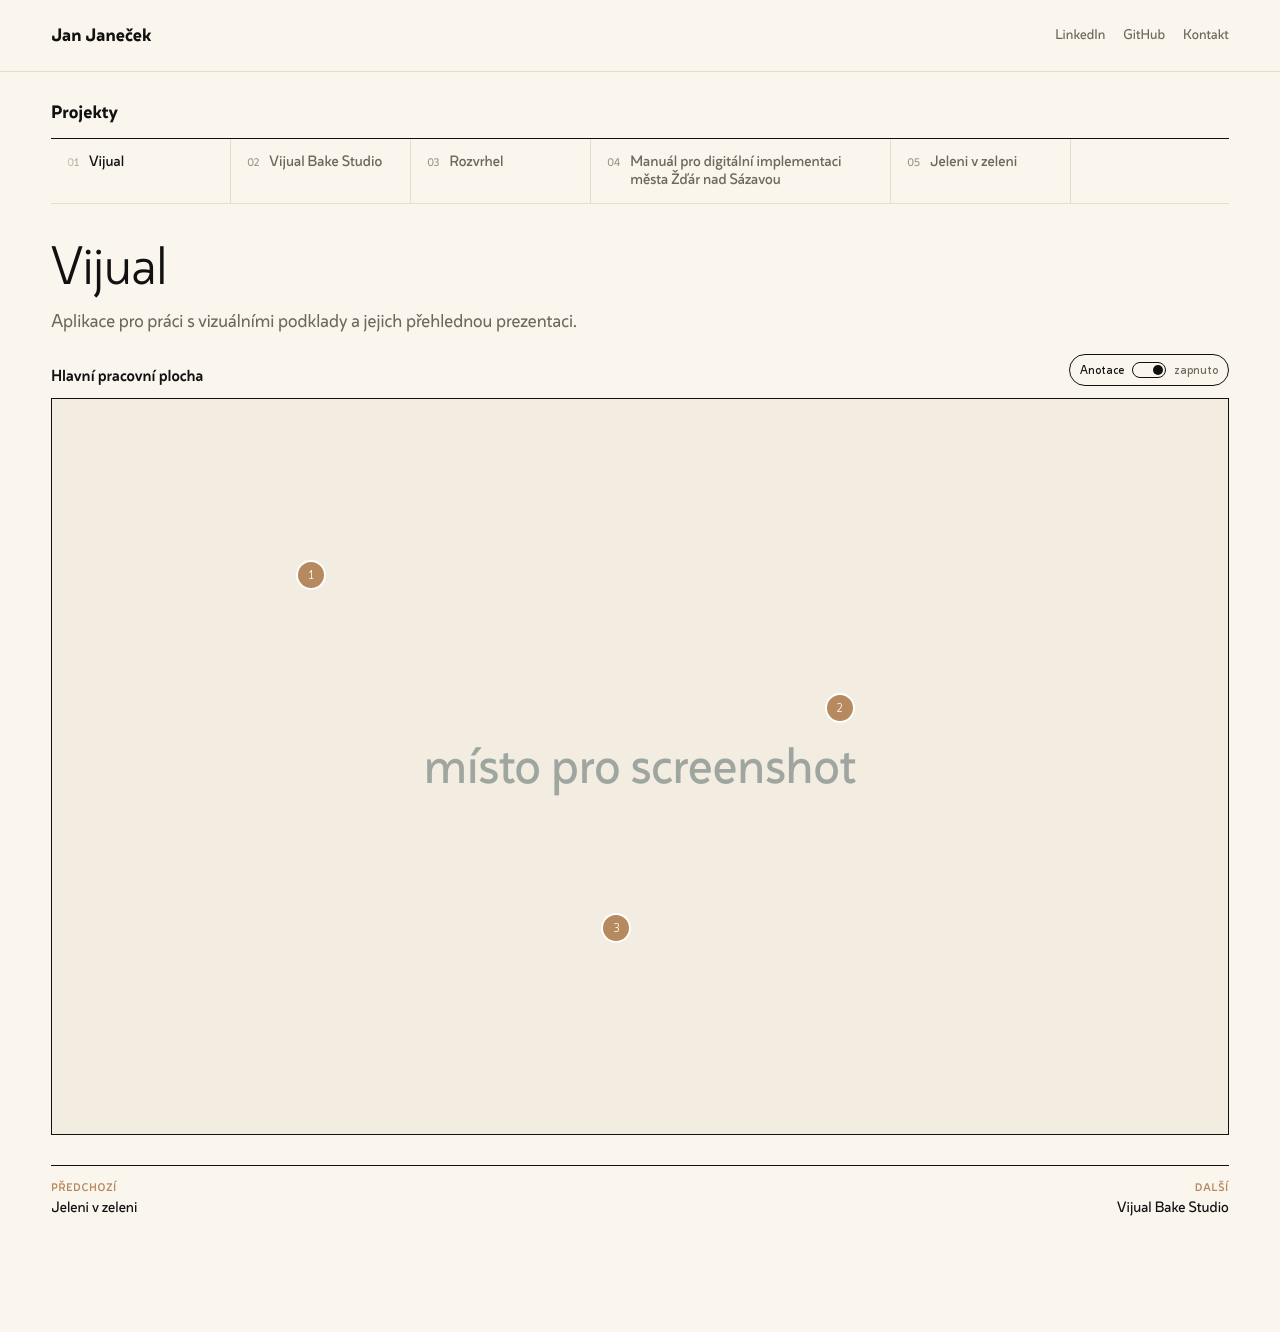
==== index.html @ 2424523f "upload" ====
<!doctype html>
<html lang="cs">
  <head>
    <meta charset="utf-8" />
    <meta name="viewport" content="width=device-width, initial-scale=1" />
    <meta
      name="description"
      content="Portfolio produktového UI designéra a frontendisty: návrh rozhraní, HTML/CSS implementace a přístupnost."
    />
    <meta name="theme-color" content="#faf6ee" />
    <title>Jan Janeček — produktový UI design & frontend</title>
    <link rel="icon" href="assets/favicon.svg" type="image/svg+xml" />
    <link rel="stylesheet" href="styles.css" />
  </head>
  <body>
    <a class="skip-link" href="#obsah">Přeskočit na obsah</a>

    <header class="site-header" aria-label="Hlavní navigace">
      <a class="brand" href="#obsah" aria-label="Jan Janeček">
        <span>Jan Janeček</span>
      </a>

      <nav class="top-links" aria-label="Externí odkazy">
        <a href="https://www.linkedin.com/" rel="noreferrer" target="_blank">LinkedIn</a>
        <a href="https://github.com/yaneczech" rel="noreferrer" target="_blank">GitHub</a>
        <a href="mailto:jan@example.com">Kontakt</a>
      </nav>
    </header>

    <main id="obsah" class="page-shell">
      <section class="portfolio-layout" aria-label="Portfolio projektů">
        <aside class="project-index" aria-labelledby="project-index-title">
          <div class="index-sticky">
            <div class="index-heading">
              <h2 id="project-index-title">Projekty</h2>
            </div>

            <nav id="project-list" class="project-list" aria-label="Seznam projektů"></nav>
          </div>
        </aside>

        <article id="project-detail" class="project-detail" aria-live="polite"></article>
      </section>
    </main>

    <script src="projects.js?v=20260707-annotation"></script>
    <script src="app.js?v=20260707-annotation"></script>
  </body>
</html>
---- styles.css ----
:root {
  --background: #faf6ee;
  --panel: #ffffff;
  --text: #111111;
  --muted: #6e675d;
  --quiet: #9e968b;
  --line: #e5ddd0;
  --line-strong: #111111;
  --accent: #b7895f;
  --accent-dark: #755537;
  --surface: #f2ece1;
  --surface-2: #ebe1d2;
  --focus: #755537;
  --max-width: 1320px;
  --gutter: clamp(20px, 4vw, 64px);
  --space-s: clamp(10px, 1vw, 14px);
  --space-m: clamp(18px, 2vw, 28px);
  --space-l: clamp(34px, 5vw, 76px);
  --space-xl: clamp(64px, 9vw, 136px);
  --font: "Identist Sans", "Helvetica Neue", Arial, ui-sans-serif, system-ui, -apple-system, BlinkMacSystemFont, "Segoe UI", sans-serif;
}

@font-face {
  font-family: "Identist Sans";
  src: url("assets/webfont/IdentistSans-VariableVF.ttf") format("truetype");
  font-weight: 100 900;
  font-style: normal;
  font-display: swap;
}

* {
  box-sizing: border-box;
}

html {
  scroll-behavior: smooth;
}

body {
  margin: 0;
  background: var(--background);
  color: var(--text);
  font-family: var(--font);
  font-size: 16px;
  line-height: 1.5;
  text-rendering: geometricPrecision;
}

body::selection {
  background: var(--accent);
  color: #ffffff;
}

a {
  color: inherit;
  text-decoration-thickness: 0.08em;
  text-underline-offset: 0.18em;
}

button,
select {
  font: inherit;
}

button {
  color: inherit;
}

:focus-visible {
  outline: 2px solid var(--focus);
  outline-offset: 4px;
}

.skip-link {
  position: fixed;
  left: 16px;
  top: 16px;
  z-index: 20;
  transform: translateY(-160%);
  background: var(--text);
  color: #ffffff;
  padding: 10px 14px;
}

.skip-link:focus {
  transform: translateY(0);
}

.site-header {
  display: flex;
  align-items: center;
  justify-content: space-between;
  gap: 24px;
  max-width: var(--max-width);
  margin: 0 auto;
  padding: 22px var(--gutter);
  border-bottom: 1px solid var(--line);
  background: var(--background);
}

.brand {
  font-size: 18px;
  font-weight: 620;
  letter-spacing: normal;
  text-decoration: none;
}

.brand span::before {
  content: none;
}

.top-links {
  display: flex;
  flex-wrap: wrap;
  justify-content: flex-end;
  gap: 10px 18px;
  color: var(--muted);
  font-size: 14px;
}

.top-links a {
  text-decoration: none;
}

.top-links a:hover {
  color: var(--text);
}

.page-shell {
  max-width: var(--max-width);
  margin: 0 auto;
  padding: 30px var(--gutter) 0;
}

.portfolio-layout {
  display: grid;
  grid-template-columns: 1fr;
  gap: 34px;
  min-width: 0;
  padding: 0 0 var(--space-xl);
}

.project-index {
  min-width: 0;
}

.index-sticky {
  position: relative;
}

.index-sticky::before,
.index-sticky::after {
  content: "";
  position: absolute;
  top: 38px;
  z-index: 2;
  width: 34px;
  height: 61px;
  pointer-events: none;
}

.index-sticky::before {
  left: 0;
  background: linear-gradient(90deg, var(--background), transparent);
}

.index-sticky::after {
  right: 0;
  background: linear-gradient(90deg, transparent, var(--background));
}

.index-heading {
  margin-bottom: 14px;
}

.index-heading h2 {
  margin: 0;
  font-size: 18px;
  line-height: 1.2;
  letter-spacing: normal;
  font-weight: 620;
}

.project-list {
  display: flex;
  gap: 0;
  width: 100%;
  min-width: 0;
  max-width: 100%;
  overflow-x: auto;
  padding-bottom: 0;
  border-top: 1px solid var(--line-strong);
  border-bottom: 1px solid var(--line);
  overscroll-behavior-inline: contain;
  scrollbar-width: none;
}

.project-list::-webkit-scrollbar {
  display: none;
}

.project-link {
  display: grid;
  grid-template-columns: auto minmax(0, 1fr);
  flex: 0 0 auto;
  gap: 10px;
  align-items: baseline;
  min-width: 180px;
  max-width: 300px;
  padding: 13px 18px 14px 16px;
  border-bottom: 0;
  border-right: 1px solid var(--line);
  text-decoration: none;
  color: var(--muted);
}

.project-link:hover,
.project-link.is-active {
  color: var(--accent-dark);
  background: transparent;
}

.project-link.is-active {
  color: var(--text);
}

.project-link__number {
  color: var(--quiet);
  font-size: 11px;
  font-weight: 400;
  letter-spacing: normal;
}

.project-link__body {
  display: grid;
  gap: 6px;
}

.project-link__title {
  overflow: hidden;
  font-size: 15px;
  line-height: 1.25;
  letter-spacing: normal;
  font-weight: 430;
}

.project-detail {
  min-width: 0;
  padding: 0;
  border: 0;
  background: transparent;
}

.case-header {
  display: grid;
  gap: 14px;
  padding-bottom: 0;
  border-bottom: 0;
}

.case-header h2 {
  margin: 0;
  font-size: clamp(36px, 4.6vw, 54px);
  line-height: 1.04;
  letter-spacing: normal;
  font-weight: 100;
  max-width: 24ch;
}

.case-annotation {
  max-width: 62ch;
  margin: 0;
  color: var(--muted);
  font-size: clamp(17px, 1.45vw, 21px);
  line-height: 1.38;
  font-weight: 360;
}

.screen-section {
  position: relative;
  margin-top: 20px;
  min-width: 0;
  overflow: visible;
}

.screen-toolbar {
  display: flex;
  align-items: end;
  justify-content: space-between;
  gap: 14px;
  padding: 0 0 12px;
  border-bottom: 1px solid var(--line-strong);
}

.screen-toolbar h3 {
  margin: 0;
  font-size: 16px;
  line-height: 1.25;
  letter-spacing: normal;
  font-weight: 520;
}

.screen-actions {
  display: flex;
  align-items: center;
  gap: 10px;
}

select,
.annotation-toggle {
  min-height: 32px;
  border: 1px solid var(--line-strong);
  border-radius: 999px;
  background: transparent;
  color: var(--text);
  padding: 6px 10px;
  font-size: 12px;
}

.annotation-toggle {
  display: inline-grid;
  grid-template-columns: auto 34px auto;
  gap: 8px;
  align-items: center;
  cursor: pointer;
}

.annotation-toggle:hover {
  background: var(--text);
  color: #ffffff;
}

.annotation-toggle__label,
.annotation-toggle__state {
  line-height: 1;
}

.annotation-toggle__state {
  color: var(--muted);
}

.annotation-toggle:hover .annotation-toggle__state {
  color: #ffffff;
}

.annotation-toggle__track {
  position: relative;
  width: 34px;
  height: 16px;
  border: 1px solid currentColor;
  border-radius: 999px;
}

.annotation-toggle__thumb {
  position: absolute;
  left: 2px;
  top: 2px;
  width: 10px;
  height: 10px;
  background: currentColor;
  border-radius: 999px;
  transform: translateX(0);
  transition: transform 140ms ease;
}

.annotation-toggle.is-on .annotation-toggle__thumb {
  transform: translateX(18px);
}

.screen-frame {
  position: relative;
  margin: 0;
  overflow: visible;
}

.screen-canvas {
  position: relative;
  min-height: 0;
  overflow: visible;
  border: 1px solid var(--line-strong);
  border-top: 0;
  background: var(--surface);
  aspect-ratio: 16 / 10;
}

.screen-canvas img {
  display: block;
  width: 100%;
  height: 100%;
  object-fit: cover;
}

.screen-placeholder {
  position: absolute;
  inset: 0;
  display: grid;
  place-items: center;
  padding: clamp(22px, 4vw, 48px);
  overflow: hidden;
  background: var(--surface);
}

.placeholder-bar {
  display: none;
}

.placeholder-grid {
  display: none;
}

.placeholder-grid span {
  border: 1px solid #cfcfcf;
  background: #ffffff;
}

.screen-placeholder p {
  margin: 0;
  color: #9ea69f;
  font-size: clamp(28px, 4vw, 54px);
  line-height: 1;
  letter-spacing: normal;
}

.hotspot-layer {
  position: absolute;
  inset: 0;
  z-index: 20;
  pointer-events: none;
}

.hotspot {
  position: absolute;
  left: var(--x);
  top: var(--y);
  z-index: 21;
  display: grid;
  width: 30px;
  height: 30px;
  place-items: center;
  transform: translate(-50%, -50%);
  border: 2px solid #ffffff;
  border-radius: 999px;
  background: var(--accent);
  color: #ffffff;
  cursor: pointer;
  pointer-events: auto;
}

.hotspot span {
  font-size: 12px;
  font-weight: 800;
}

.hotspot::after {
  display: none;
}

.hotspot:hover,
.hotspot:focus-visible,
.hotspot.is-open {
  background: var(--accent-dark);
}

.hotspot-tooltip {
  position: absolute;
  left: min(max(var(--x), 22%), 78%);
  top: var(--y);
  z-index: 100;
  display: grid;
  width: min(300px, calc(100vw - 40px));
  gap: 7px;
  transform: translate(-50%, calc(-100% - 18px));
  padding: 14px;
  border: 1px solid var(--line-strong);
  border-radius: 0;
  background: #ffffff;
  color: var(--text);
  opacity: 0;
  pointer-events: none;
  transition: opacity 160ms ease, transform 160ms ease;
}

.hotspot-tooltip strong {
  font-size: 14px;
  line-height: 1.15;
}

.hotspot-tooltip span {
  color: var(--muted);
  font-size: 13px;
  line-height: 1.35;
}

.hotspot:hover + .hotspot-tooltip,
.hotspot:focus-visible + .hotspot-tooltip,
.hotspot.is-open + .hotspot-tooltip {
  opacity: 1;
  transform: translate(-50%, calc(-100% - 10px));
}

.hide-annotations .hotspot-layer {
  display: none;
}

.case-nav {
  display: flex;
  justify-content: space-between;
  gap: 18px;
  margin-top: 30px;
  padding-top: 0;
  border-top: 1px solid var(--line-strong);
}

.case-nav a {
  display: inline-grid;
  gap: 2px;
  min-height: 0;
  padding: 16px 0 0;
  text-decoration: none;
  font-size: 15px;
  line-height: 1.25;
  letter-spacing: normal;
}

.case-nav a + a {
  text-align: right;
  border-left: 0;
}

.case-nav span {
  color: var(--accent);
  font-size: 11px;
  font-weight: 500;
  letter-spacing: 0.08em;
  text-transform: uppercase;
}

.case-nav a:hover {
  color: var(--text);
}

@media (max-width: 1060px) {
  .portfolio-layout,
  .case-header {
    grid-template-columns: 1fr;
  }

  .index-sticky {
    position: relative;
  }

  .project-link {
    flex: 0 0 auto;
    min-width: 0;
  }
}

@media (max-width: 720px) {
  .site-header {
    display: grid;
  }

  .top-links {
    justify-content: start;
  }

  .site-header {
    margin-top: 0;
    border-radius: 0;
    border-left: 0;
    border-right: 0;
    border-top: 0;
  }

  .project-detail {
    margin-inline: calc(-1 * var(--gutter));
    padding-inline: var(--gutter);
  }

  .screen-toolbar,
  .screen-actions {
    align-items: stretch;
  }

  .screen-toolbar {
    display: grid;
  }

  .screen-actions {
    display: grid;
    grid-template-columns: 1fr;
  }

  .screen-canvas {
    min-height: 360px;
    aspect-ratio: 4 / 3;
  }

  .project-link {
    flex-basis: 188px;
  }

  .hotspot-tooltip {
    left: 50%;
    width: calc(100% - 28px);
  }

  .case-nav {
    grid-template-columns: 1fr;
  }

  .case-nav a + a {
    border-top: 1px solid var(--line);
    border-left: 0;
    text-align: left;
  }
}

@media (prefers-reduced-motion: reduce) {
  *,
  *::before,
  *::after {
    scroll-behavior: auto !important;
    transition: none !important;
  }
}
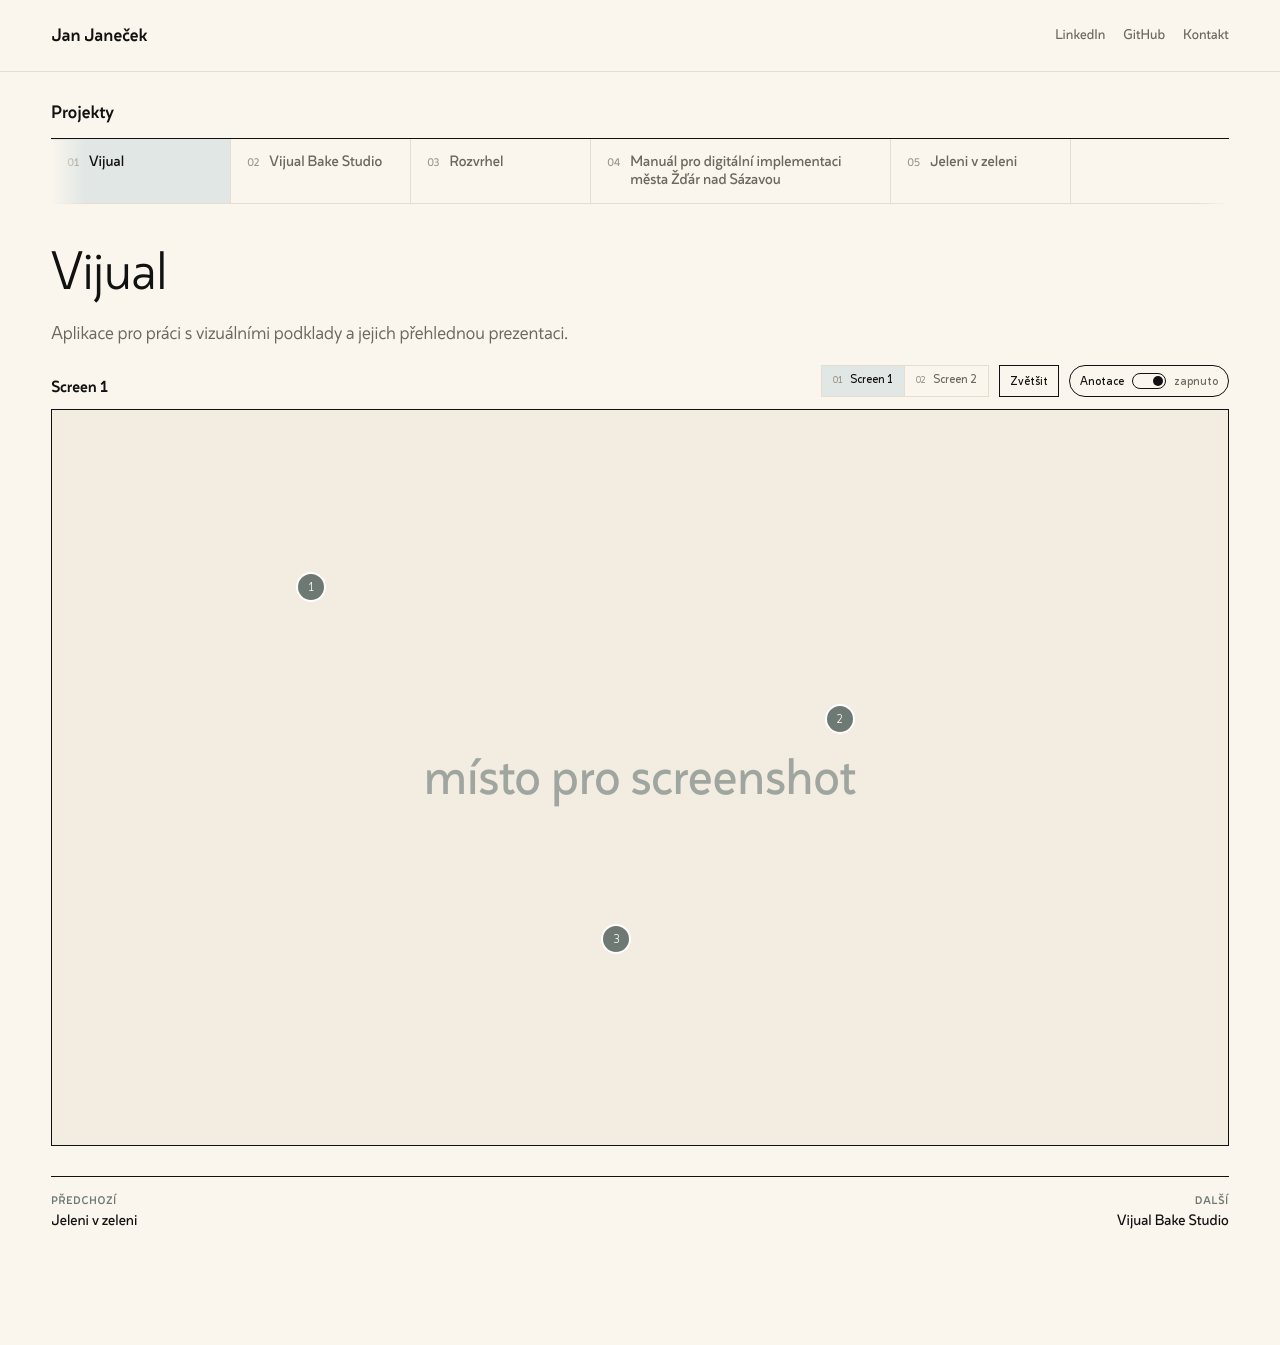
==== commit 62be7edf: "update" ====
--- a/index.html
+++ b/index.html
@@ -10,7 +10,7 @@
     <meta name="theme-color" content="#faf6ee" />
     <title>Jan Janeček — produktový UI design & frontend</title>
     <link rel="icon" href="assets/favicon.svg" type="image/svg+xml" />
-    <link rel="stylesheet" href="styles.css" />
+    <link rel="stylesheet" href="styles.css?v=20260710-lightbox" />
   </head>
   <body>
     <a class="skip-link" href="#obsah">Přeskočit na obsah</a>
@@ -43,7 +43,7 @@
       </section>
     </main>
 
-    <script src="projects.js?v=20260707-annotation"></script>
-    <script src="app.js?v=20260707-annotation"></script>
+    <script src="projects.js?v=20260710-json"></script>
+    <script src="app.js?v=20260710-json"></script>
   </body>
 </html>
--- a/styles.css
+++ b/styles.css
@@ -6,8 +6,8 @@
   --quiet: #9e968b;
   --line: #e5ddd0;
   --line-strong: #111111;
-  --accent: #b7895f;
-  --accent-dark: #755537;
+  --accent: #6E7973;
+  --accent-dark: #525B56;
   --surface: #f2ece1;
   --surface-2: #ebe1d2;
   --focus: #755537;
@@ -51,6 +51,10 @@
   color: #ffffff;
 }
 
+body.is-lightbox-open {
+  overflow: hidden;
+}
+
 a {
   color: inherit;
   text-decoration-thickness: 0.08em;
@@ -100,7 +104,7 @@
 
 .brand {
   font-size: 18px;
-  font-weight: 620;
+  font-weight: 500;
   letter-spacing: normal;
   text-decoration: none;
 }
@@ -155,7 +159,7 @@
   top: 38px;
   z-index: 2;
   width: 34px;
-  height: 61px;
+  height: 100%;
   pointer-events: none;
 }
 
@@ -178,7 +182,7 @@
   font-size: 18px;
   line-height: 1.2;
   letter-spacing: normal;
-  font-weight: 620;
+  font-weight: 500;
 }
 
 .project-list {
@@ -214,10 +218,13 @@
   color: var(--muted);
 }
 
-.project-link:hover,
+.project-link:hover {
+  color: var(--text);
+}
+
 .project-link.is-active {
   color: var(--accent-dark);
-  background: transparent;
+  background: #e1e7e4;
 }
 
 .project-link.is-active {
@@ -261,7 +268,7 @@
 .case-header h2 {
   margin: 0;
   font-size: clamp(36px, 4.6vw, 54px);
-  line-height: 1.04;
+  line-height: 1.25;
   letter-spacing: normal;
   font-weight: 100;
   max-width: 24ch;
@@ -271,9 +278,9 @@
   max-width: 62ch;
   margin: 0;
   color: var(--muted);
-  font-size: clamp(17px, 1.45vw, 21px);
+  font-size: clamp(16px, 1.45vw, 20px);
   line-height: 1.38;
-  font-weight: 360;
+  font-weight: 300;
 }
 
 .screen-section {
@@ -307,14 +314,32 @@
 }
 
 select,
-.annotation-toggle {
+.annotation-toggle,
+.screen-open,
+.lightbox-close {
   min-height: 32px;
   border: 1px solid var(--line-strong);
-  border-radius: 999px;
   background: transparent;
   color: var(--text);
   padding: 6px 10px;
   font-size: 12px;
+  cursor: pointer;
+}
+
+select,
+.annotation-toggle {
+  border-radius: 999px;
+}
+
+.screen-open,
+.lightbox-close {
+  border-radius: 0;
+}
+
+.screen-open:hover,
+.lightbox-close:hover {
+  background: var(--text);
+  color: var(--background);
 }
 
 .annotation-toggle {
@@ -323,6 +348,7 @@
   gap: 8px;
   align-items: center;
   cursor: pointer;
+  min-width: 154px;
 }
 
 .annotation-toggle:hover {
@@ -367,6 +393,48 @@
   transform: translateX(18px);
 }
 
+.screen-switcher {
+  display: flex;
+  max-width: min(58vw, 760px);
+  overflow-x: auto;
+  border-left: 1px solid var(--line);
+  scrollbar-width: none;
+}
+
+.screen-switcher::-webkit-scrollbar {
+  display: none;
+}
+
+.screen-tab {
+  display: inline-grid;
+  grid-template-columns: auto minmax(0, 1fr);
+  flex: 0 0 auto;
+  gap: 8px;
+  align-items: baseline;
+  min-height: 32px;
+  max-width: 240px;
+  border: 1px solid var(--line);
+  border-left: 0;
+  background: transparent;
+  color: var(--muted);
+  padding: 7px 11px 8px;
+  font-size: 12px;
+  line-height: 1.15;
+  text-align: left;
+  cursor: pointer;
+}
+
+.screen-tab span {
+  color: var(--quiet);
+  font-size: 10px;
+}
+
+.screen-tab:hover,
+.screen-tab.is-active {
+  color: var(--text);
+  background: #e1e7e4;
+}
+
 .screen-frame {
   position: relative;
   margin: 0;
@@ -383,11 +451,15 @@
   aspect-ratio: 16 / 10;
 }
 
+.screen-canvas.has-image {
+  aspect-ratio: auto;
+}
+
 .screen-canvas img {
   display: block;
   width: 100%;
-  height: 100%;
-  object-fit: cover;
+  height: auto;
+  object-fit: contain;
 }
 
 .screen-placeholder {
@@ -483,6 +555,8 @@
 .hotspot-tooltip strong {
   font-size: 14px;
   line-height: 1.15;
+  font-weight: 400;
+  letter-spacing: .02em;
 }
 
 .hotspot-tooltip span {
@@ -500,6 +574,89 @@
 
 .hide-annotations .hotspot-layer {
   display: none;
+}
+
+.lightbox {
+  position: fixed;
+  inset: 0;
+  z-index: 500;
+  display: none;
+  overflow-y: auto;
+  background: color-mix(in srgb, var(--background) 96%, #ffffff 4%);
+  padding: 22px var(--gutter);
+}
+
+.lightbox.is-open {
+  display: block;
+}
+
+.lightbox-inner {
+  display: grid;
+  align-content: start;
+  gap: 16px;
+  max-width: min(1760px, 100%);
+  margin: 0 auto;
+}
+
+.lightbox-bar {
+  display: flex;
+  justify-content: space-between;
+  gap: 24px;
+  align-items: end;
+  padding-bottom: 12px;
+  border-bottom: 1px solid var(--line-strong);
+}
+
+.lightbox-title {
+  display: grid;
+  gap: 5px;
+}
+
+.lightbox-title span {
+  color: var(--accent-dark);
+  font-size: 11px;
+  font-weight: 550;
+  letter-spacing: 0.08em;
+  line-height: 1.2;
+  text-transform: uppercase;
+}
+
+.lightbox-title h2 {
+  margin: 0;
+  font-size: clamp(24px, 3vw, 48px);
+  font-weight: 120;
+  line-height: 1.04;
+}
+
+.lightbox-figure {
+  display: grid;
+  min-height: 0;
+}
+
+.lightbox .screen-frame {
+  align-self: start;
+}
+
+.lightbox .screen-canvas {
+  border-top: 1px solid var(--line-strong);
+}
+
+.lightbox .screen-canvas.has-image {
+  width: fit-content;
+  max-width: 100%;
+  margin: 0 auto;
+  background: transparent;
+}
+
+.lightbox .screen-canvas.has-image img {
+  width: auto;
+  max-width: 100%;
+  max-height: calc(100vh - 140px);
+}
+
+.lightbox .screen-placeholder {
+  position: relative;
+  min-height: min(70vh, 760px);
 }
 
 .case-nav {
@@ -520,6 +677,9 @@
   font-size: 15px;
   line-height: 1.25;
   letter-spacing: normal;
+  border-top: 2px solid transparent;
+  box-sizing: border-box; 
+  min-width: 120px; 
 }
 
 .case-nav a + a {
@@ -537,6 +697,7 @@
 
 .case-nav a:hover {
   color: var(--text);
+ border-top: 2px solid var(--text);
 }
 
 @media (max-width: 1060px) {
@@ -591,9 +752,18 @@
     grid-template-columns: 1fr;
   }
 
+  .screen-switcher {
+    max-width: 100%;
+  }
+
   .screen-canvas {
     min-height: 360px;
     aspect-ratio: 4 / 3;
+  }
+
+  .screen-canvas.has-image {
+    min-height: 0;
+    aspect-ratio: auto;
   }
 
   .project-link {
@@ -613,6 +783,24 @@
     border-top: 1px solid var(--line);
     border-left: 0;
     text-align: left;
+  }
+
+  .lightbox {
+    padding: 16px var(--gutter);
+  }
+
+  .lightbox-bar {
+    display: grid;
+    align-items: start;
+  }
+
+  .lightbox .screen-canvas.has-image {
+    width: 100%;
+  }
+
+  .lightbox .screen-canvas.has-image img {
+    width: 100%;
+    max-height: none;
   }
 }
 
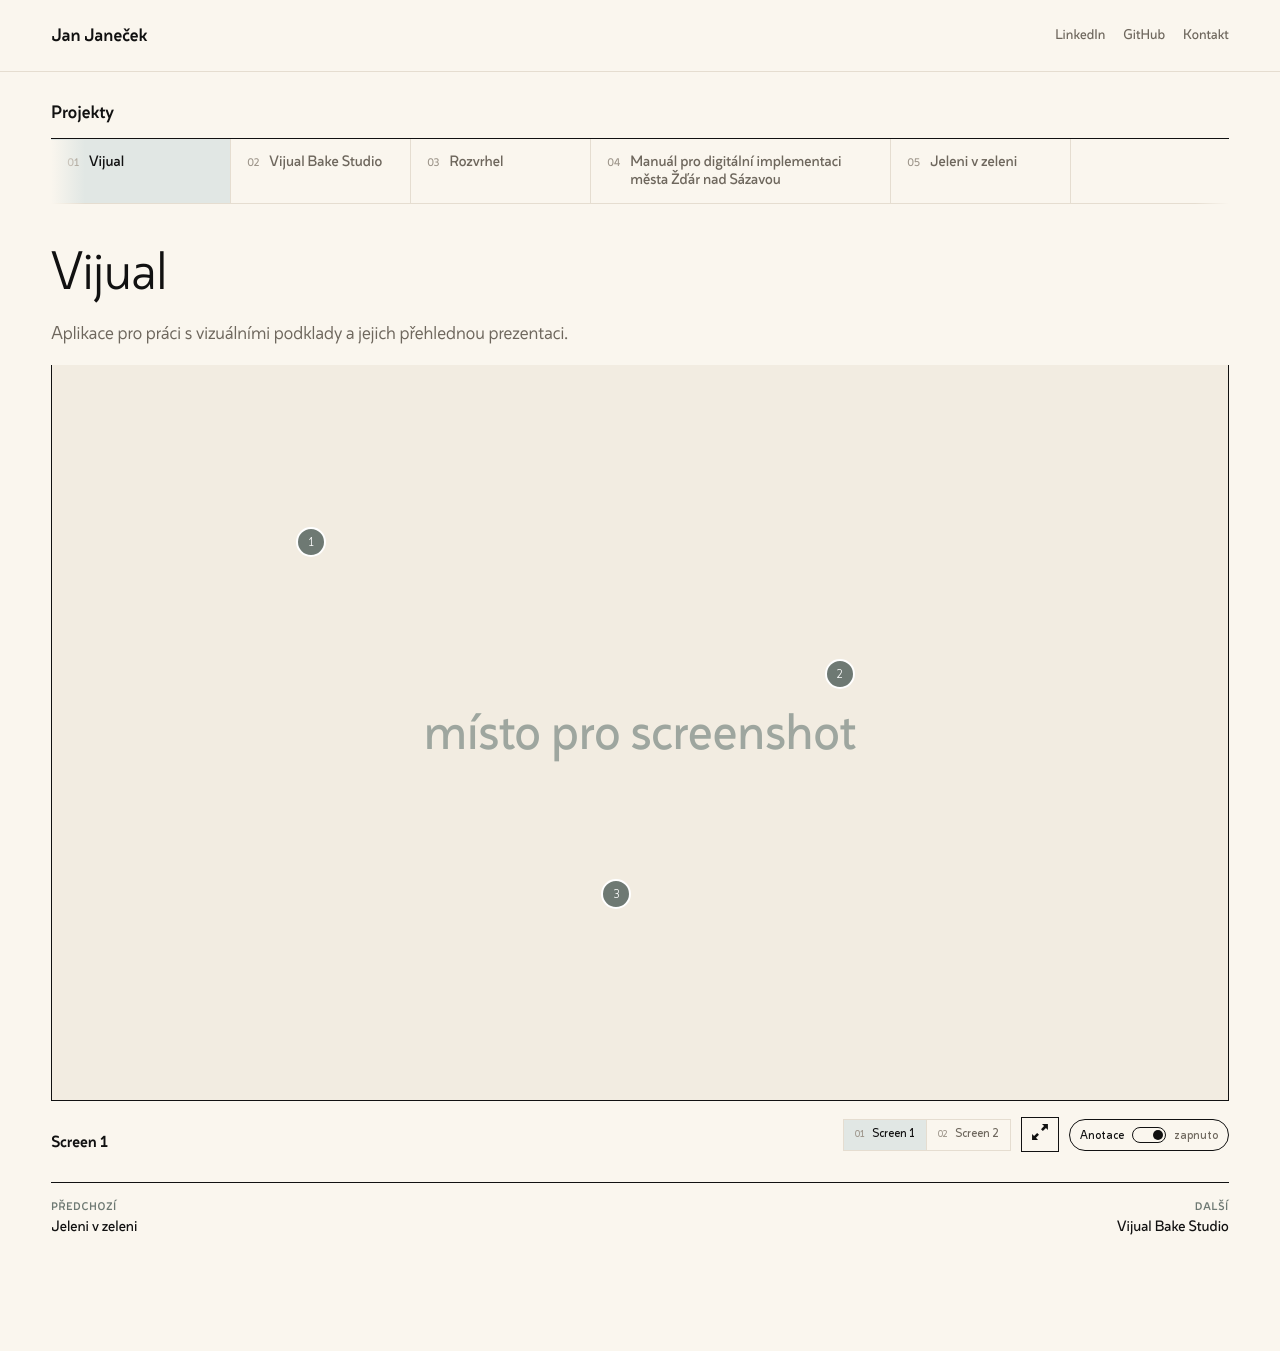
==== commit 143a32ad: "upload" ====
--- a/index.html
+++ b/index.html
@@ -10,7 +10,7 @@
     <meta name="theme-color" content="#faf6ee" />
     <title>Jan Janeček — produktový UI design & frontend</title>
     <link rel="icon" href="assets/favicon.svg" type="image/svg+xml" />
-    <link rel="stylesheet" href="styles.css?v=20260710-lightbox" />
+    <link rel="stylesheet" href="styles.css?v=20260710-fontfix" />
   </head>
   <body>
     <a class="skip-link" href="#obsah">Přeskočit na obsah</a>
--- a/styles.css
+++ b/styles.css
@@ -23,7 +23,7 @@
 @font-face {
   font-family: "Identist Sans";
   src: url("assets/webfont/IdentistSans-VariableVF.ttf") format("truetype");
-  font-weight: 100 900;
+  font-weight: 200 700;
   font-style: normal;
   font-display: swap;
 }
@@ -68,6 +68,7 @@
 
 button {
   color: inherit;
+  user-select: none;
 }
 
 :focus-visible {
@@ -270,7 +271,7 @@
   font-size: clamp(36px, 4.6vw, 54px);
   line-height: 1.25;
   letter-spacing: normal;
-  font-weight: 100;
+  font-weight: 200;
   max-width: 24ch;
 }
 
@@ -295,8 +296,7 @@
   align-items: end;
   justify-content: space-between;
   gap: 14px;
-  padding: 0 0 12px;
-  border-bottom: 1px solid var(--line-strong);
+  padding: 16px 0 0;
 }
 
 .screen-toolbar h3 {
@@ -520,7 +520,7 @@
 
 .hotspot span {
   font-size: 12px;
-  font-weight: 800;
+  font-weight: 700;
 }
 
 .hotspot::after {
@@ -624,7 +624,7 @@
 .lightbox-title h2 {
   margin: 0;
   font-size: clamp(24px, 3vw, 48px);
-  font-weight: 120;
+  font-weight: 200;
   line-height: 1.04;
 }
 
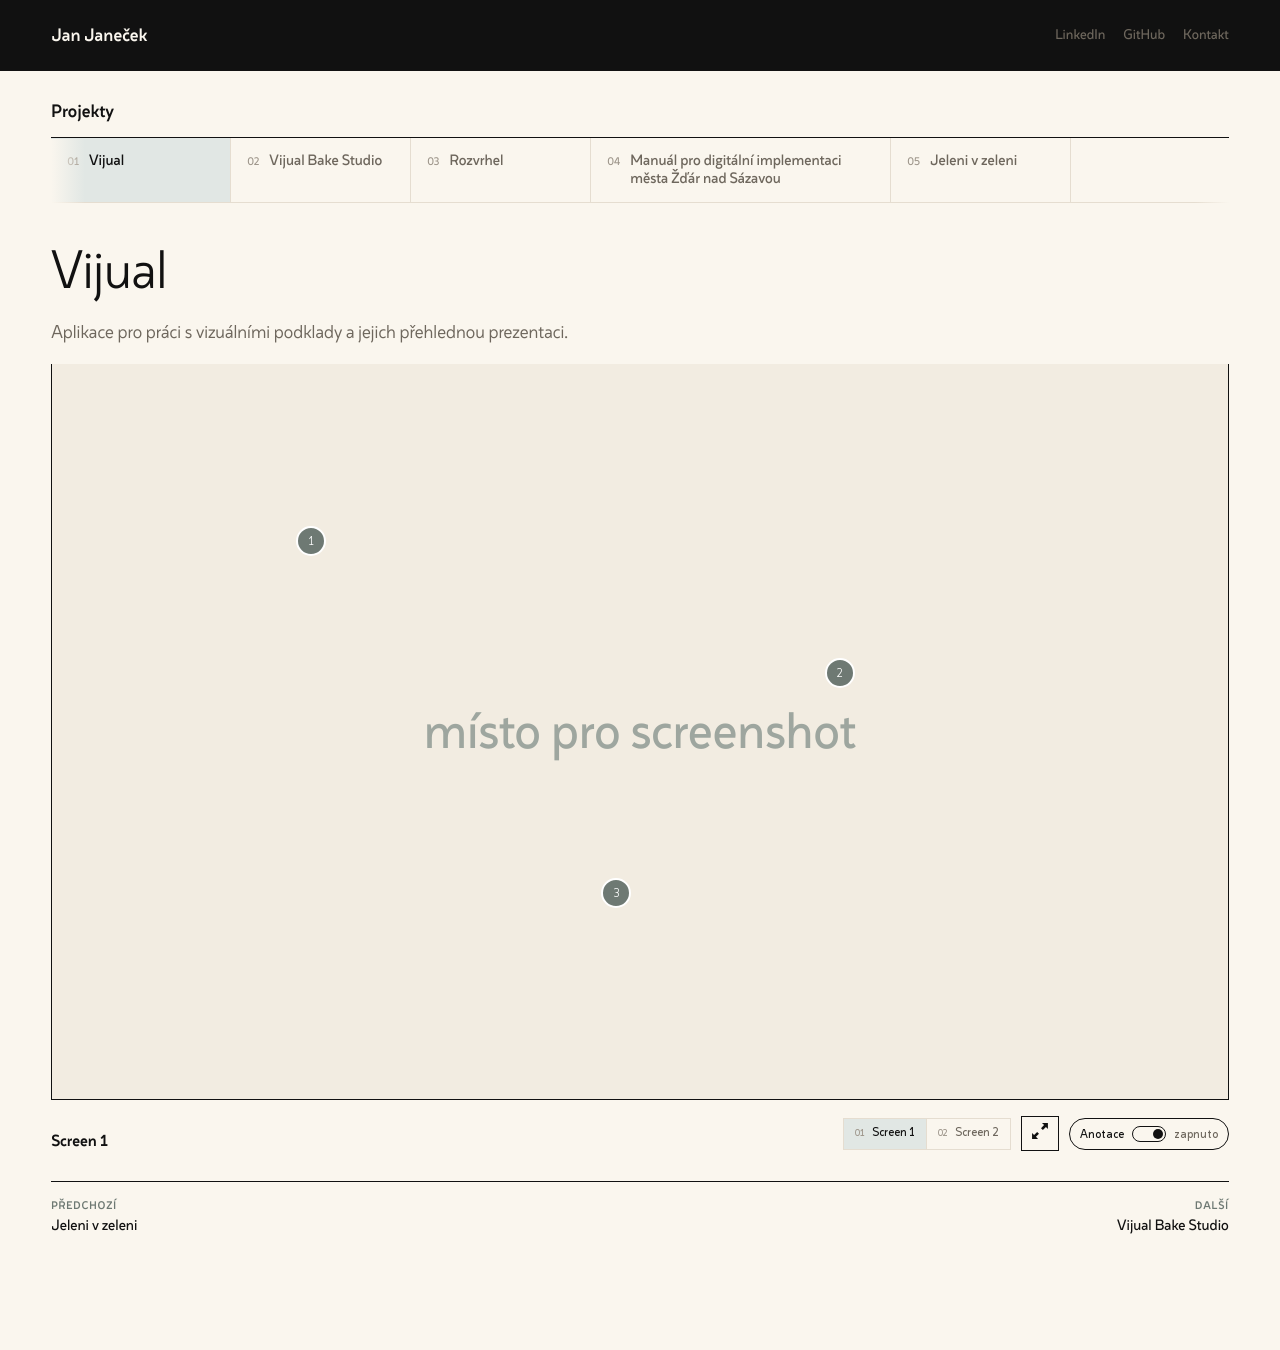
==== commit f34a87d8: "update" ====
--- a/index.html
+++ b/index.html
@@ -10,7 +10,7 @@
     <meta name="theme-color" content="#faf6ee" />
     <title>Jan Janeček — produktový UI design & frontend</title>
     <link rel="icon" href="assets/favicon.svg" type="image/svg+xml" />
-    <link rel="stylesheet" href="styles.css?v=20260710-fontfix" />
+    <link rel="stylesheet" href="styles.css?v=20260710-fontfix2" />
   </head>
   <body>
     <a class="skip-link" href="#obsah">Přeskočit na obsah</a>
--- a/styles.css
+++ b/styles.css
@@ -22,7 +22,7 @@
 
 @font-face {
   font-family: "Identist Sans";
-  src: url("assets/webfont/IdentistSans-VariableVF.ttf") format("truetype");
+  src: url("assets/webfont/IdentistSans-VariableVF.ttf?v=20260710-fontfix2") format("truetype");
   font-weight: 200 700;
   font-style: normal;
   font-display: swap;
@@ -99,8 +99,8 @@
   max-width: var(--max-width);
   margin: 0 auto;
   padding: 22px var(--gutter);
-  border-bottom: 1px solid var(--line);
-  background: var(--background);
+  background-color: var(--text);
+  color: var(--background);
 }
 
 .brand {
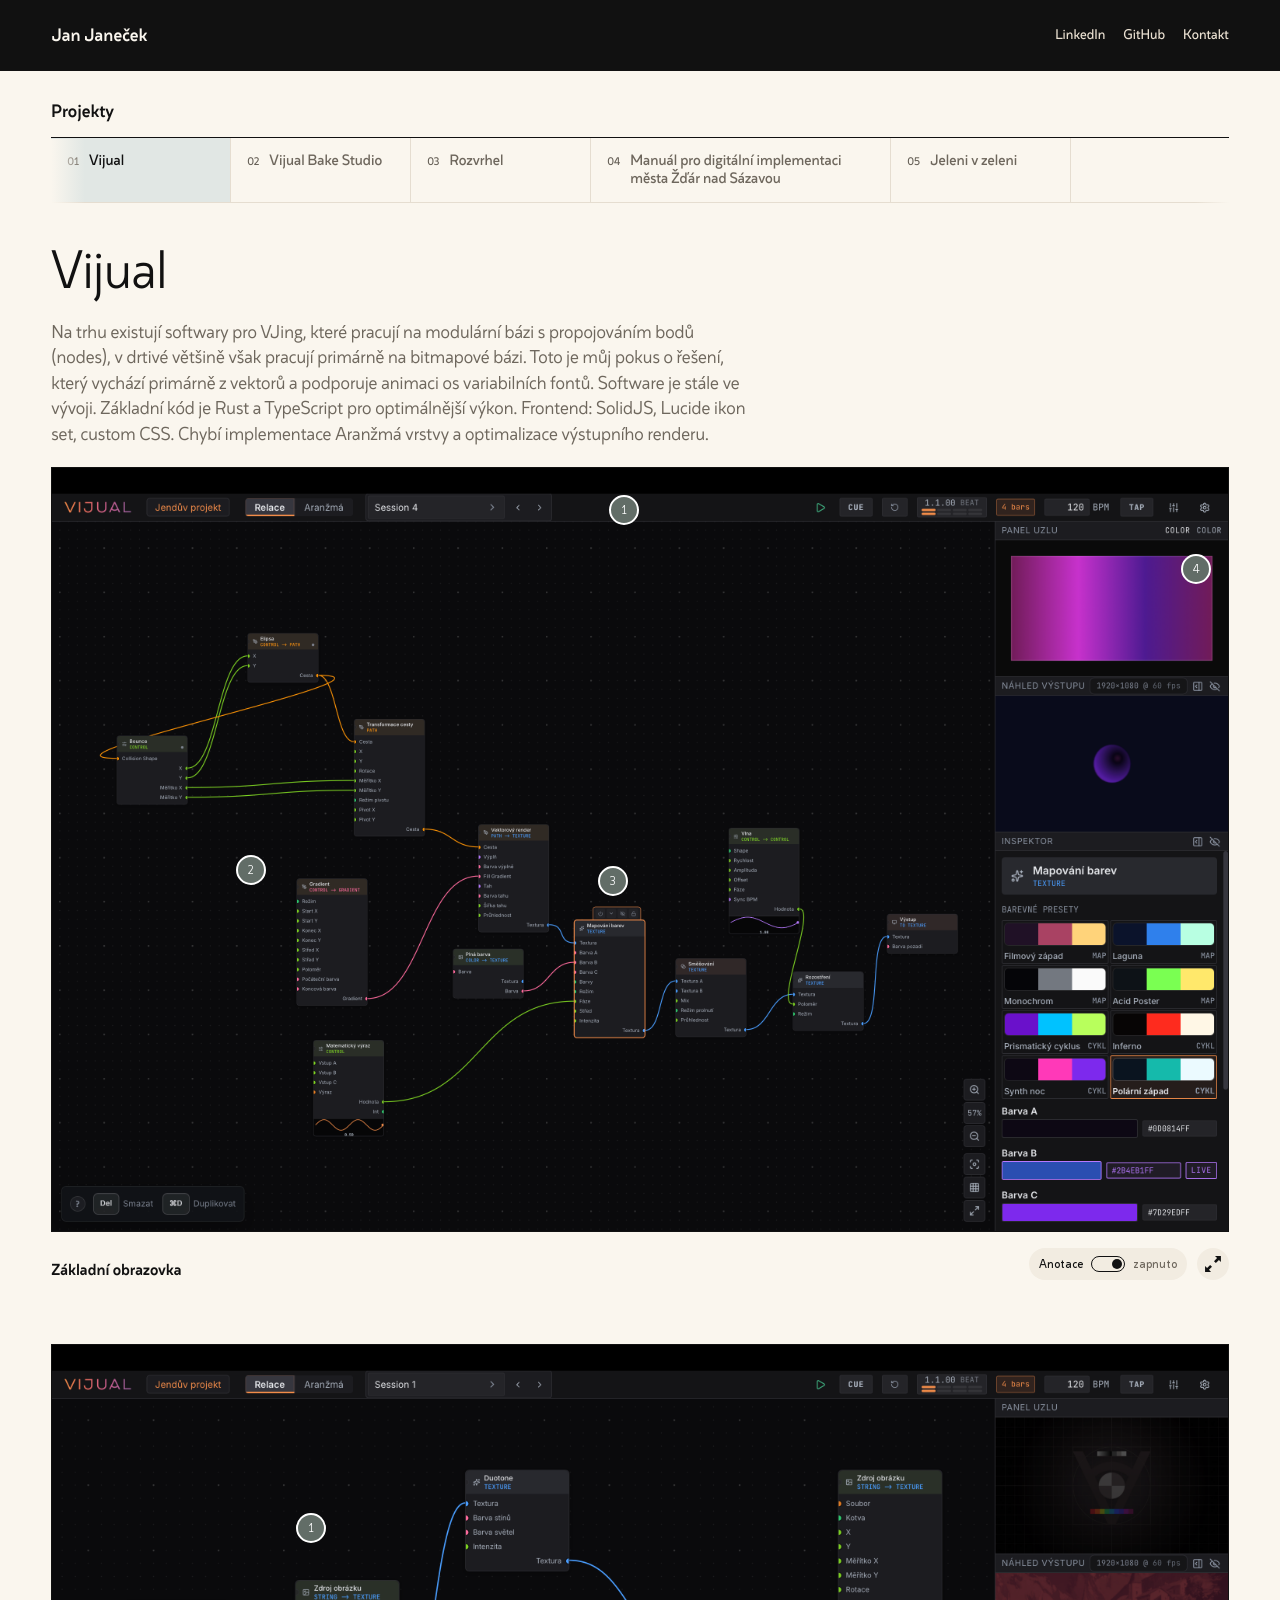
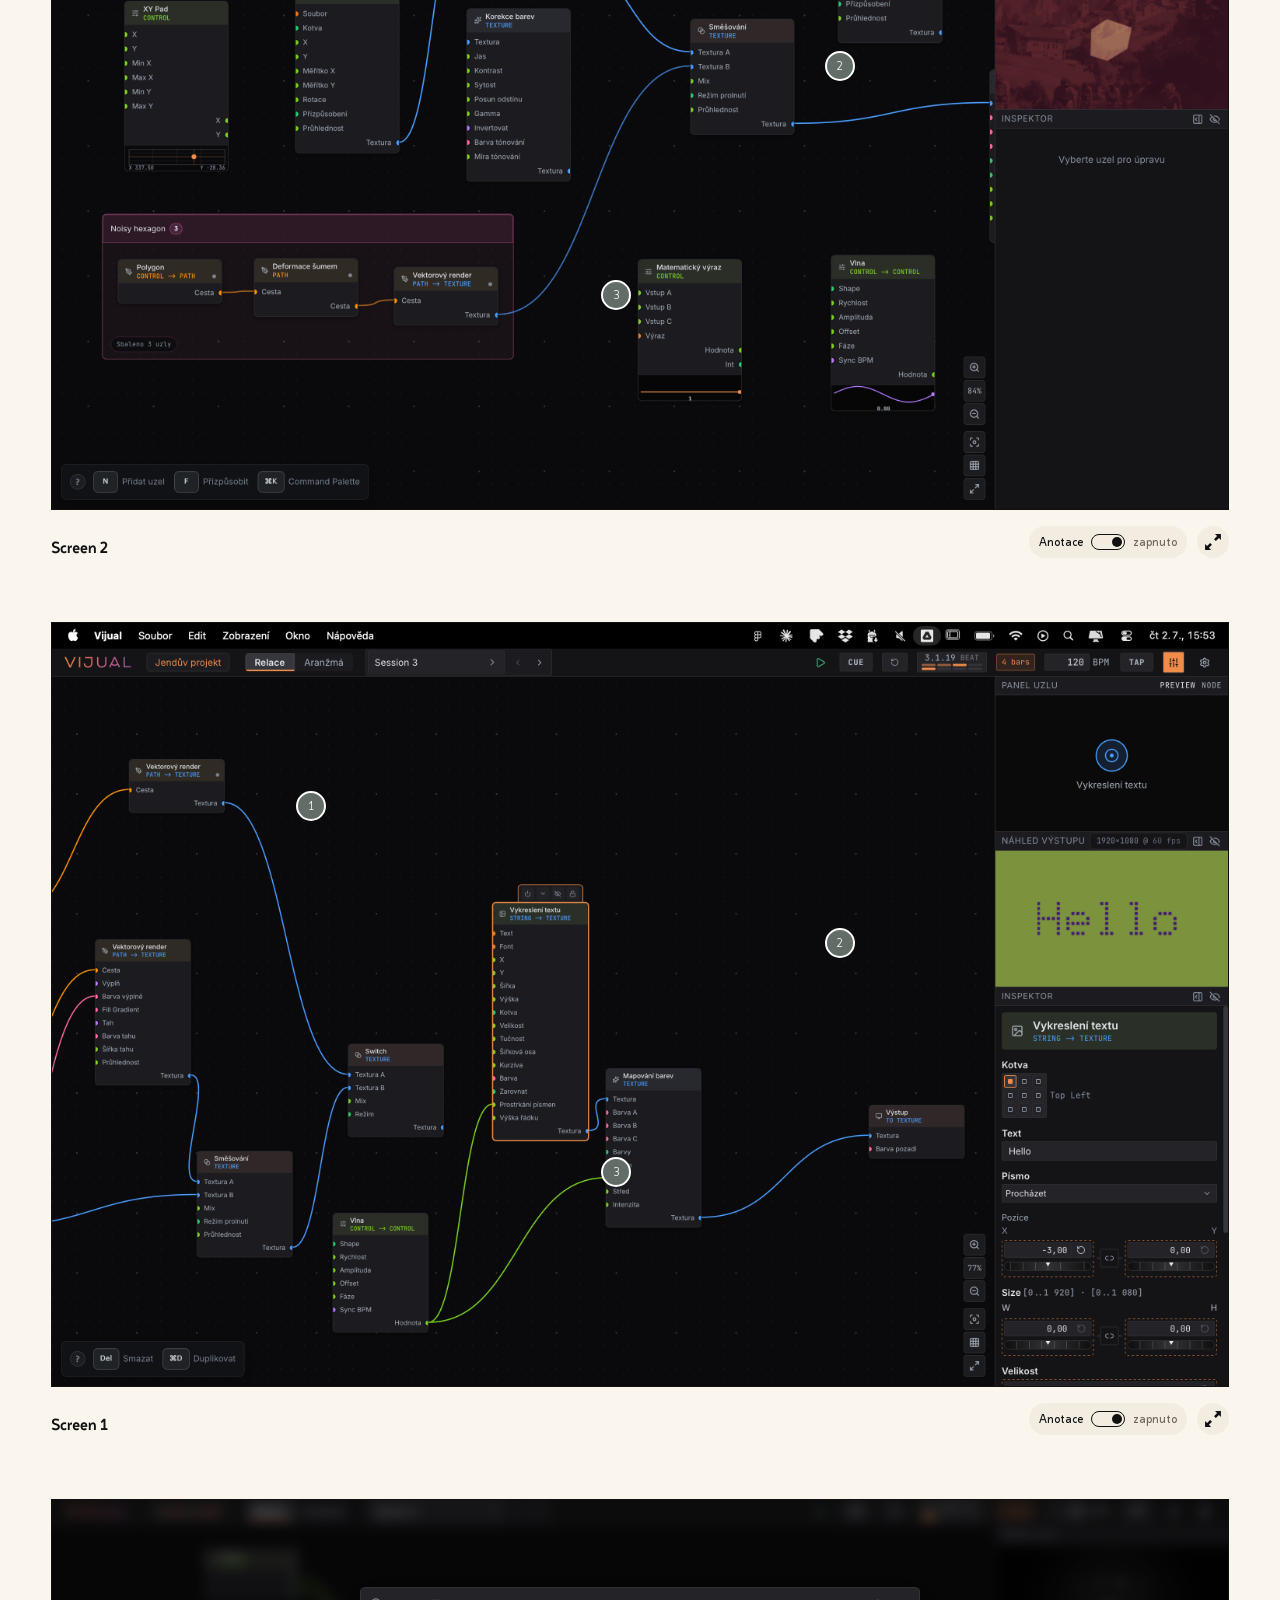
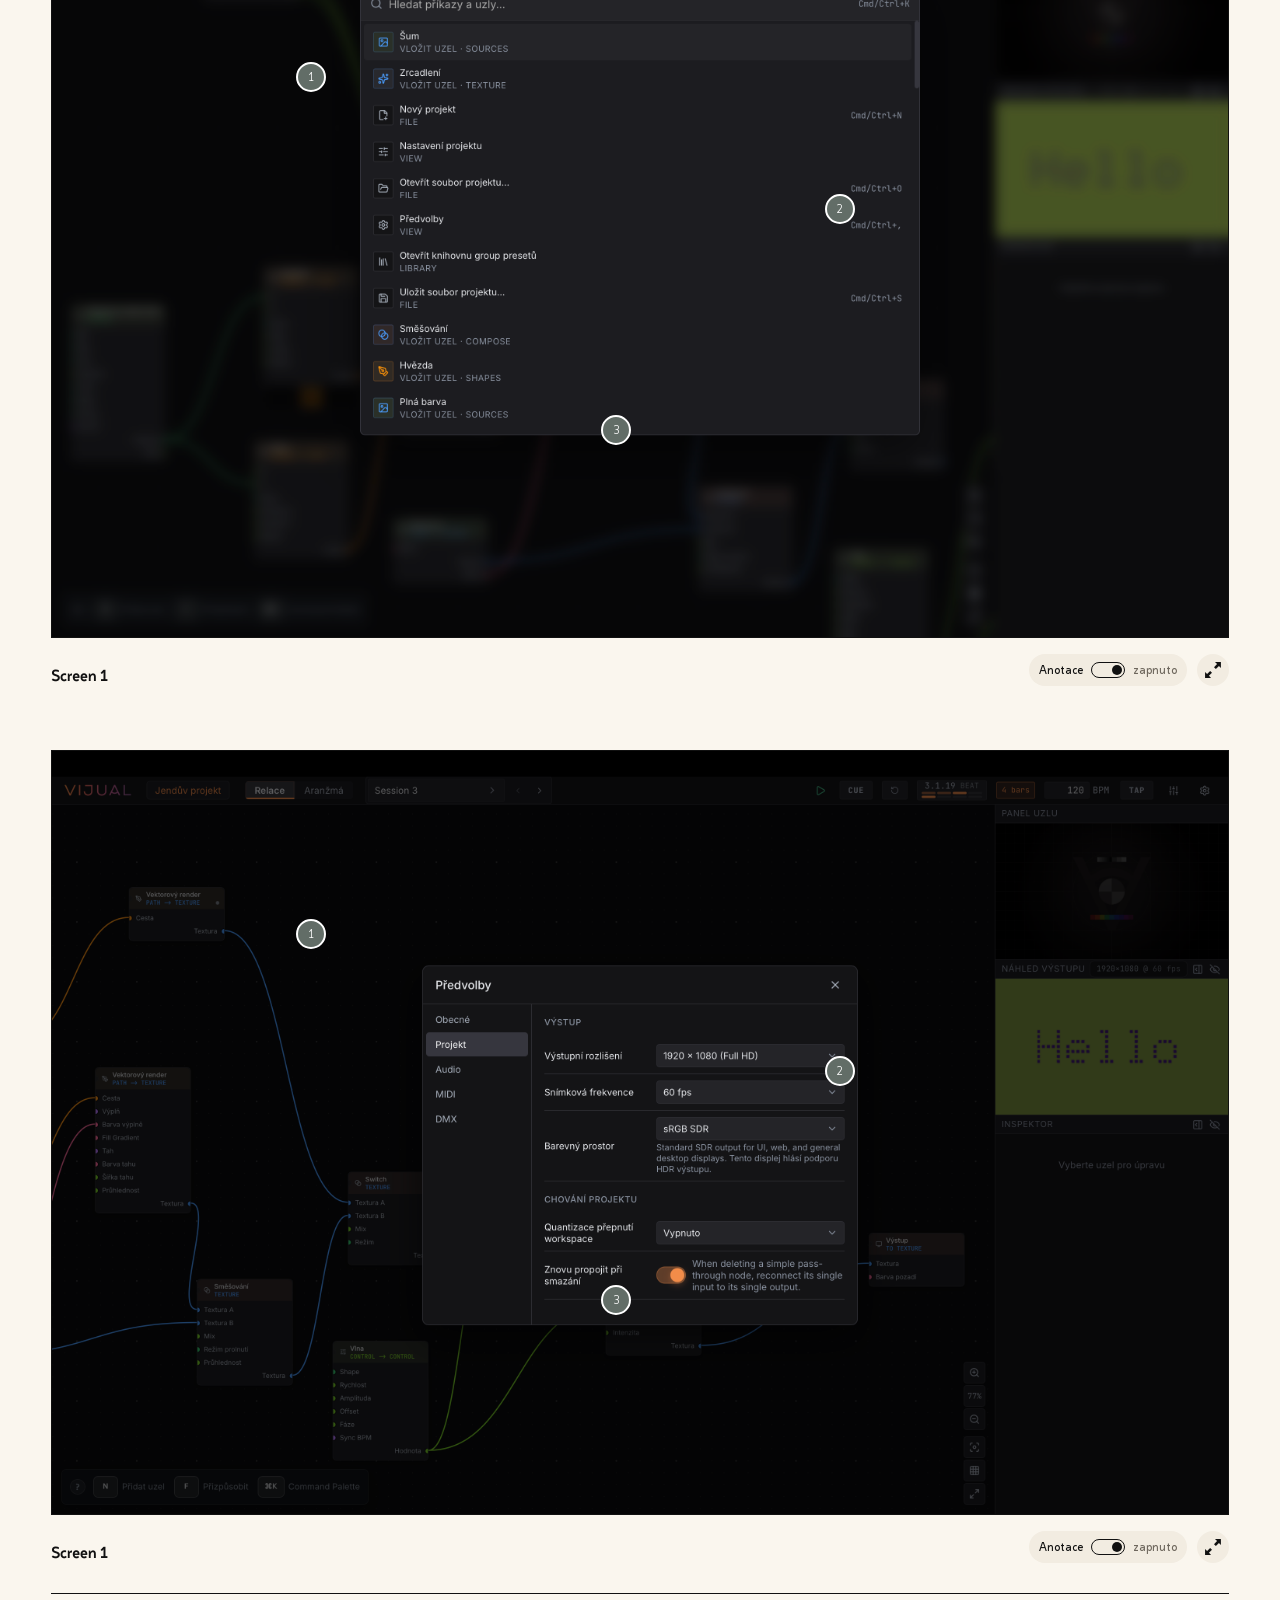
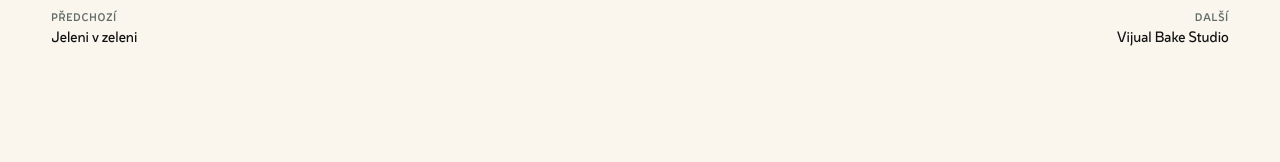
==== commit 11a586c4: "update" ====
--- a/index.html
+++ b/index.html
@@ -10,7 +10,7 @@
     <meta name="theme-color" content="#faf6ee" />
     <title>Jan Janeček — produktový UI design & frontend</title>
     <link rel="icon" href="assets/favicon.svg" type="image/svg+xml" />
-    <link rel="stylesheet" href="styles.css?v=20260710-fontfix2" />
+    <link rel="stylesheet" href="styles.css?v=20260710-loupe" />
   </head>
   <body>
     <a class="skip-link" href="#obsah">Přeskočit na obsah</a>
@@ -44,6 +44,6 @@
     </main>
 
     <script src="projects.js?v=20260710-json"></script>
-    <script src="app.js?v=20260710-json"></script>
+    <script src="app.js?v=20260710-loupe"></script>
   </body>
 </html>
--- a/styles.css
+++ b/styles.css
@@ -3,10 +3,10 @@
   --panel: #ffffff;
   --text: #111111;
   --muted: #6e675d;
-  --quiet: #9e968b;
+  --quiet: #655f56;
   --line: #e5ddd0;
   --line-strong: #111111;
-  --accent: #6E7973;
+  --accent: #626d67;
   --accent-dark: #525B56;
   --surface: #f2ece1;
   --surface-2: #ebe1d2;
@@ -119,16 +119,19 @@
   flex-wrap: wrap;
   justify-content: flex-end;
   gap: 10px 18px;
-  color: var(--muted);
+  color: var(--surface-2);
   font-size: 14px;
 }
 
 .top-links a {
+  display: inline-flex;
+  align-items: center;
+  min-height: 24px;
   text-decoration: none;
 }
 
 .top-links a:hover {
-  color: var(--text);
+  color: var(--background);
 }
 
 .page-shell {
@@ -284,9 +287,15 @@
   font-weight: 300;
 }
 
+.screen-stack {
+  display: grid;
+  gap: clamp(30px, 5vw, 64px);
+  margin-top: 20px;
+}
+
 .screen-section {
   position: relative;
-  margin-top: 20px;
+  margin-top: 0;
   min-width: 0;
   overflow: visible;
 }
@@ -309,31 +318,47 @@
 
 .screen-actions {
   display: flex;
+  flex-wrap: wrap;
+  justify-content: flex-end;
   align-items: center;
   gap: 10px;
 }
 
+.screen-actions>* {
+  display: inline-block;
+}
+
 select,
 .annotation-toggle,
+.zoom-toggle,
 .screen-open,
 .lightbox-close {
   min-height: 32px;
-  border: 1px solid var(--line-strong);
-  background: transparent;
+  background: var(--surface);
   color: var(--text);
   padding: 6px 10px;
   font-size: 12px;
   cursor: pointer;
+  border: none;
 }
 
 select,
-.annotation-toggle {
+.annotation-toggle, 
+.zoom-toggle,
+.screen-open,
+.lightbox-close  {
   border-radius: 999px;
 }
-
 .screen-open,
-.lightbox-close {
-  border-radius: 0;
+.lightbox-close  {
+  display: inline-grid;
+  place-items: center;
+  line-height: 1;
+}
+
+.screen-open {
+  width: 32px;
+  padding-inline: 8px;
 }
 
 .screen-open:hover,
@@ -391,6 +416,49 @@
 
 .annotation-toggle.is-on .annotation-toggle__thumb {
   transform: translateX(18px);
+}
+
+.zoom-toggle {
+  display: inline-flex;
+  align-items: center;
+  gap: 10px;
+}
+
+.zoom-toggle svg {
+  flex: 0 0 auto;
+}
+
+.zoom-toggle span {
+  line-height: 1;
+}
+
+.zoom-toggle span + span {
+  color: var(--muted);
+}
+
+.zoom-toggle:hover,
+.zoom-toggle.is-on {
+  background: var(--text);
+  color: var(--background);
+}
+
+.zoom-toggle:hover span + span,
+.zoom-toggle.is-on span + span {
+  color: var(--surface-2);
+}
+
+.zoom-toggle:disabled {
+  cursor: not-allowed;
+  opacity: 0.45;
+}
+
+.zoom-toggle:disabled:hover {
+  background: var(--surface);
+  color: var(--text);
+}
+
+.zoom-toggle:disabled:hover span + span {
+  color: var(--muted);
 }
 
 .screen-switcher {
@@ -438,6 +506,7 @@
 .screen-frame {
   position: relative;
   margin: 0;
+  max-width: 100%;
   overflow: visible;
 }
 
@@ -446,9 +515,9 @@
   min-height: 0;
   overflow: visible;
   border: 1px solid var(--line-strong);
-  border-top: 0;
   background: var(--surface);
   aspect-ratio: 16 / 10;
+  max-width: 100%;
 }
 
 .screen-canvas.has-image {
@@ -487,7 +556,7 @@
 
 .screen-placeholder p {
   margin: 0;
-  color: #9ea69f;
+  color: var(--accent);
   font-size: clamp(28px, 4vw, 54px);
   line-height: 1;
   letter-spacing: normal;
@@ -633,8 +702,48 @@
   min-height: 0;
 }
 
+.lightbox.is-zoomed .lightbox-figure {
+  position: relative;
+  display: block;
+  max-height: calc(100vh - 156px);
+  overflow: auto;
+  border: 1px solid var(--line-strong);
+  background: var(--surface);
+  scrollbar-gutter: stable;
+  cursor: grab;
+  touch-action: pan-x pan-y;
+  user-select: none;
+}
+
+.lightbox.is-zoomed .lightbox-figure::after {
+  content: "";
+  position: sticky;
+  right: 14px;
+  bottom: 14px;
+  z-index: 120;
+  display: block;
+  width: 32px;
+  height: 32px;
+  margin: -46px 14px 14px auto;
+  color: var(--accent-dark);
+  background-color: var(--background);
+  background-image: url("data:image/svg+xml,%3Csvg xmlns='http://www.w3.org/2000/svg' width='32' height='32' viewBox='0 0 16 16'%3E%3Cpath fill='%23525B56' fill-rule='evenodd' d='M7.946 9.976c1.075 0 2.044-.89 2.044-1.988S9.02 6 7.946 6S6 6.89 6 7.988s.871 1.988 1.946 1.988M5.21 3.984c-.198-.229-.236-.68-.034-.914L7.55.136a.466.466 0 0 1 .729-.005l2.537 2.951c.202.229.202.67 0 .902zm5.61 8.057a.47.47 0 0 1 0 .688l-2.506 3.104a.59.59 0 0 1-.725 0l-2.365-3.104a.467.467 0 0 1 0-.686l5.597-.002zm2.11-6.773l2.934 2.306a.5.5 0 0 1 .006.76l-2.948 2.411c-.228.207-.654.211-.886 0V5.262s.661-.204.894.006m-8.917 5.521c-.23.209-.688.207-.917 0L.164 8.33a.502.502 0 0 1 .004-.76l2.908-2.357c.229-.207.707-.209.937 0z'/%3E%3C/svg%3E");
+  background-repeat: no-repeat;
+  background-position: center;
+  pointer-events: none;
+}
+
+.lightbox.is-zoomed .lightbox-figure.is-panning {
+  cursor: grabbing;
+}
+
 .lightbox .screen-frame {
   align-self: start;
+}
+
+.lightbox.is-zoomed .screen-frame {
+  width: max-content;
+  max-width: none;
 }
 
 .lightbox .screen-canvas {
@@ -648,10 +757,24 @@
   background: transparent;
 }
 
+.lightbox.is-zoomed .screen-canvas.has-image {
+  width: max-content;
+  max-width: none;
+  margin: 0;
+  border: 0;
+  background: var(--surface);
+}
+
 .lightbox .screen-canvas.has-image img {
   width: auto;
   max-width: 100%;
   max-height: calc(100vh - 140px);
+}
+
+.lightbox.is-zoomed .screen-canvas.has-image img {
+  width: min(180vw, 2200px);
+  max-width: none;
+  max-height: none;
 }
 
 .lightbox .screen-placeholder {
@@ -740,16 +863,18 @@
 
   .screen-toolbar,
   .screen-actions {
-    align-items: stretch;
+    align-items: center;
   }
 
   .screen-toolbar {
-    display: grid;
+    display: flex;
+    flex-wrap: wrap;
   }
 
   .screen-actions {
-    display: grid;
-    grid-template-columns: 1fr;
+    display: flex;
+    flex-wrap: wrap;
+    justify-content: flex-start;
   }
 
   .screen-switcher {
@@ -801,6 +926,14 @@
   .lightbox .screen-canvas.has-image img {
     width: 100%;
     max-height: none;
+  }
+
+  .lightbox.is-zoomed .screen-canvas.has-image {
+    width: max-content;
+  }
+
+  .lightbox.is-zoomed .screen-canvas.has-image img {
+    width: min(220vw, 1800px);
   }
 }
 
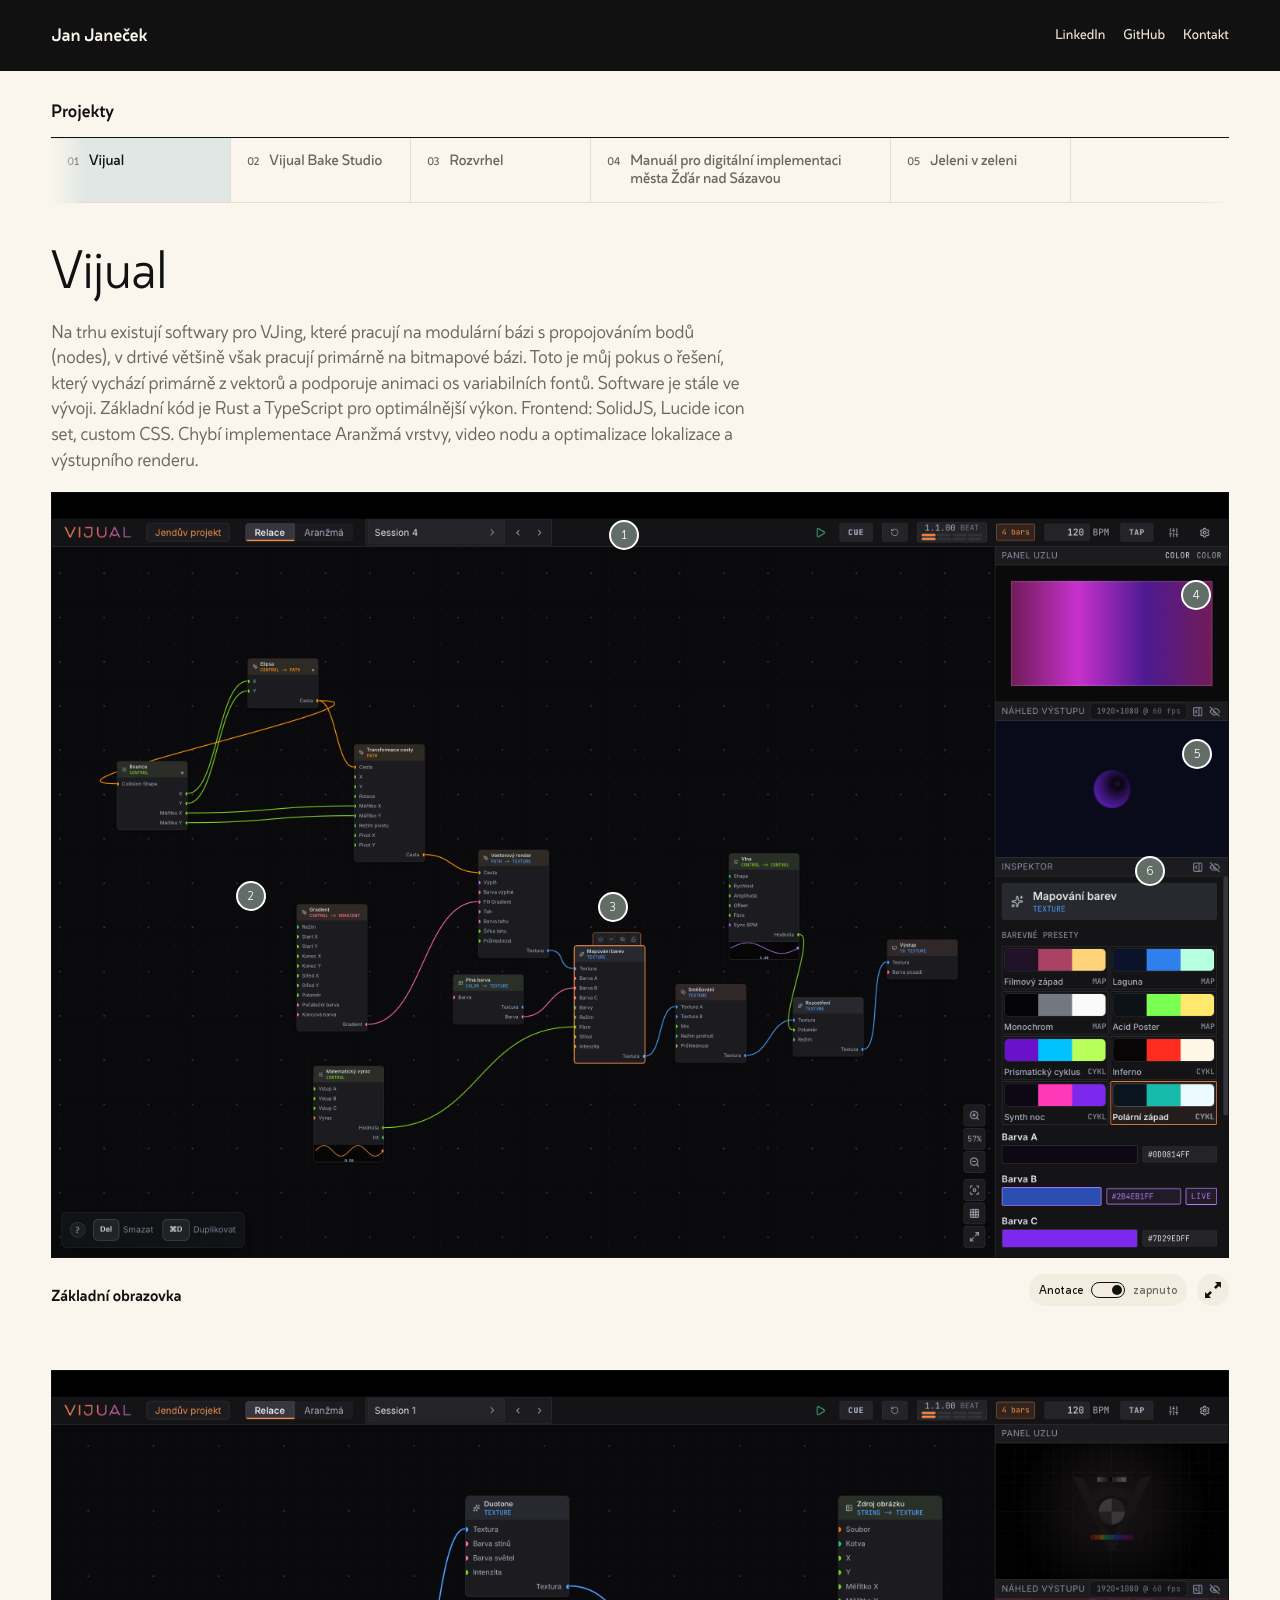
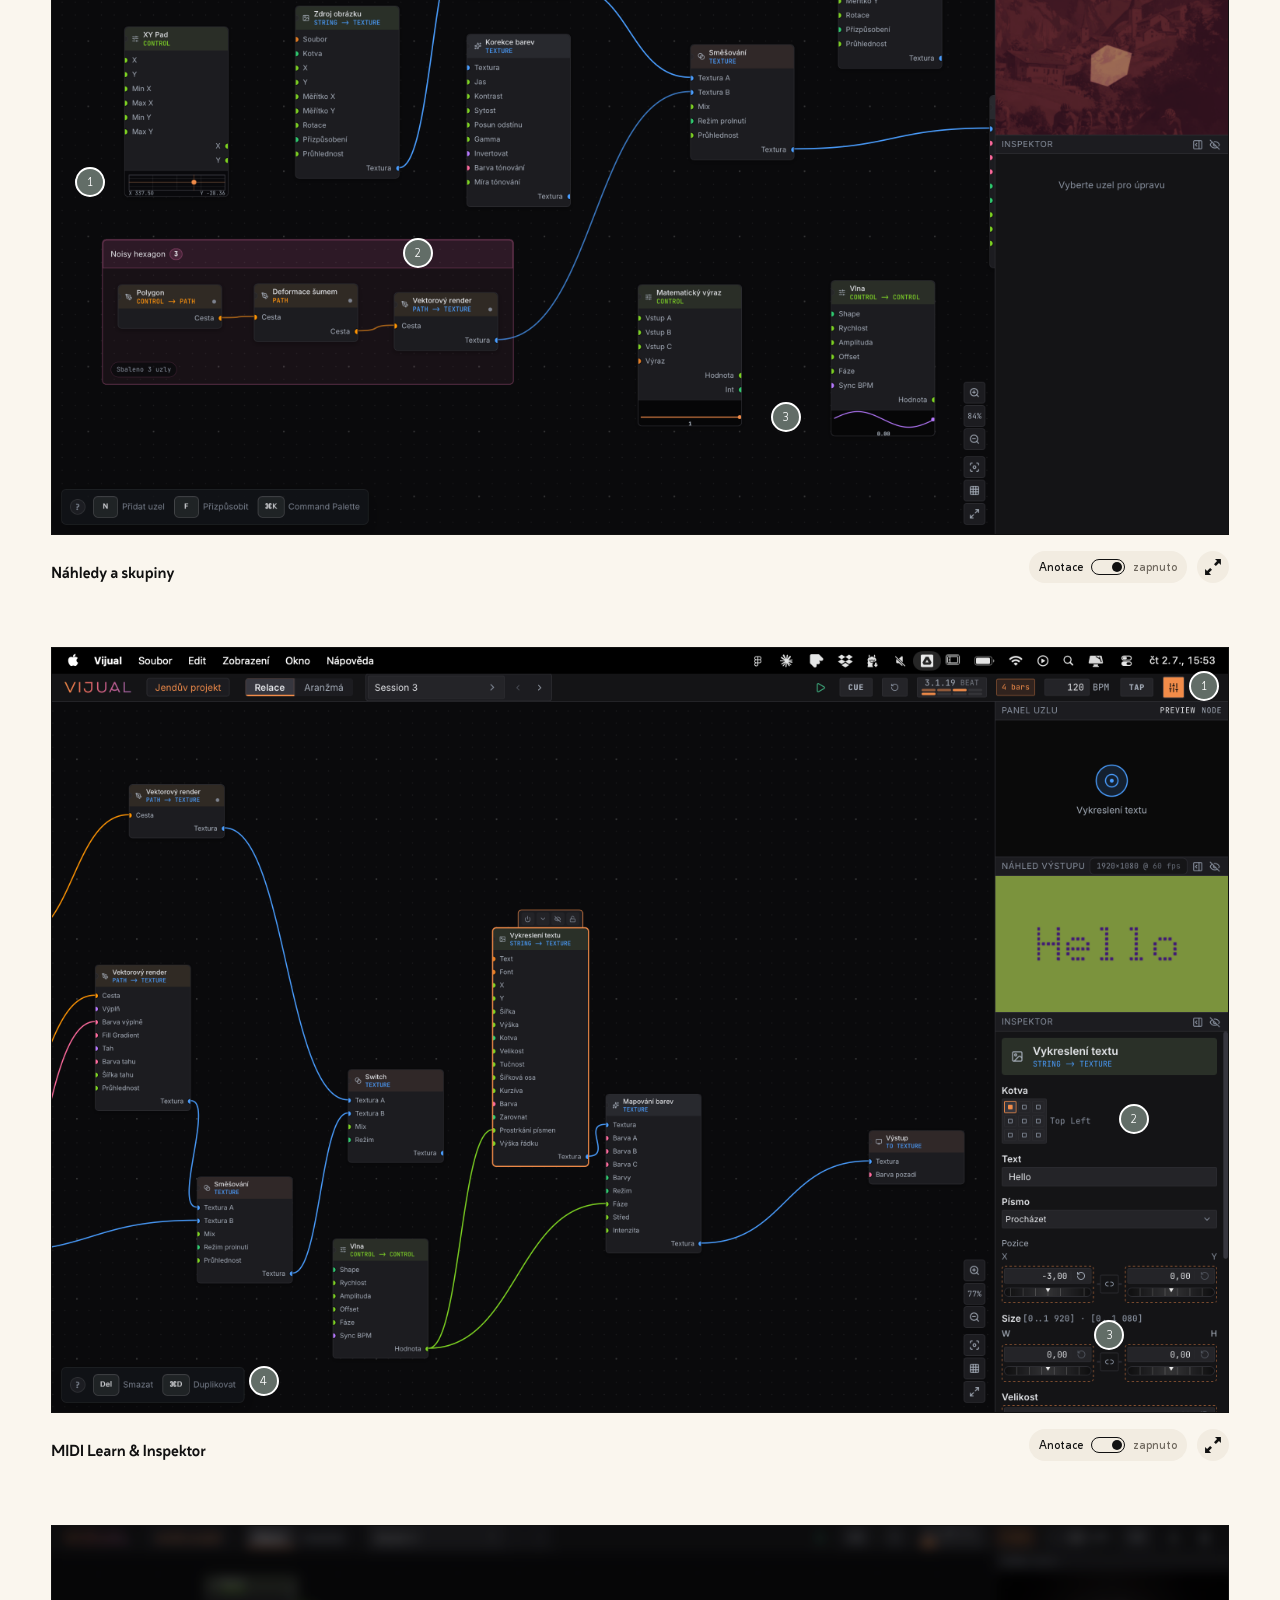
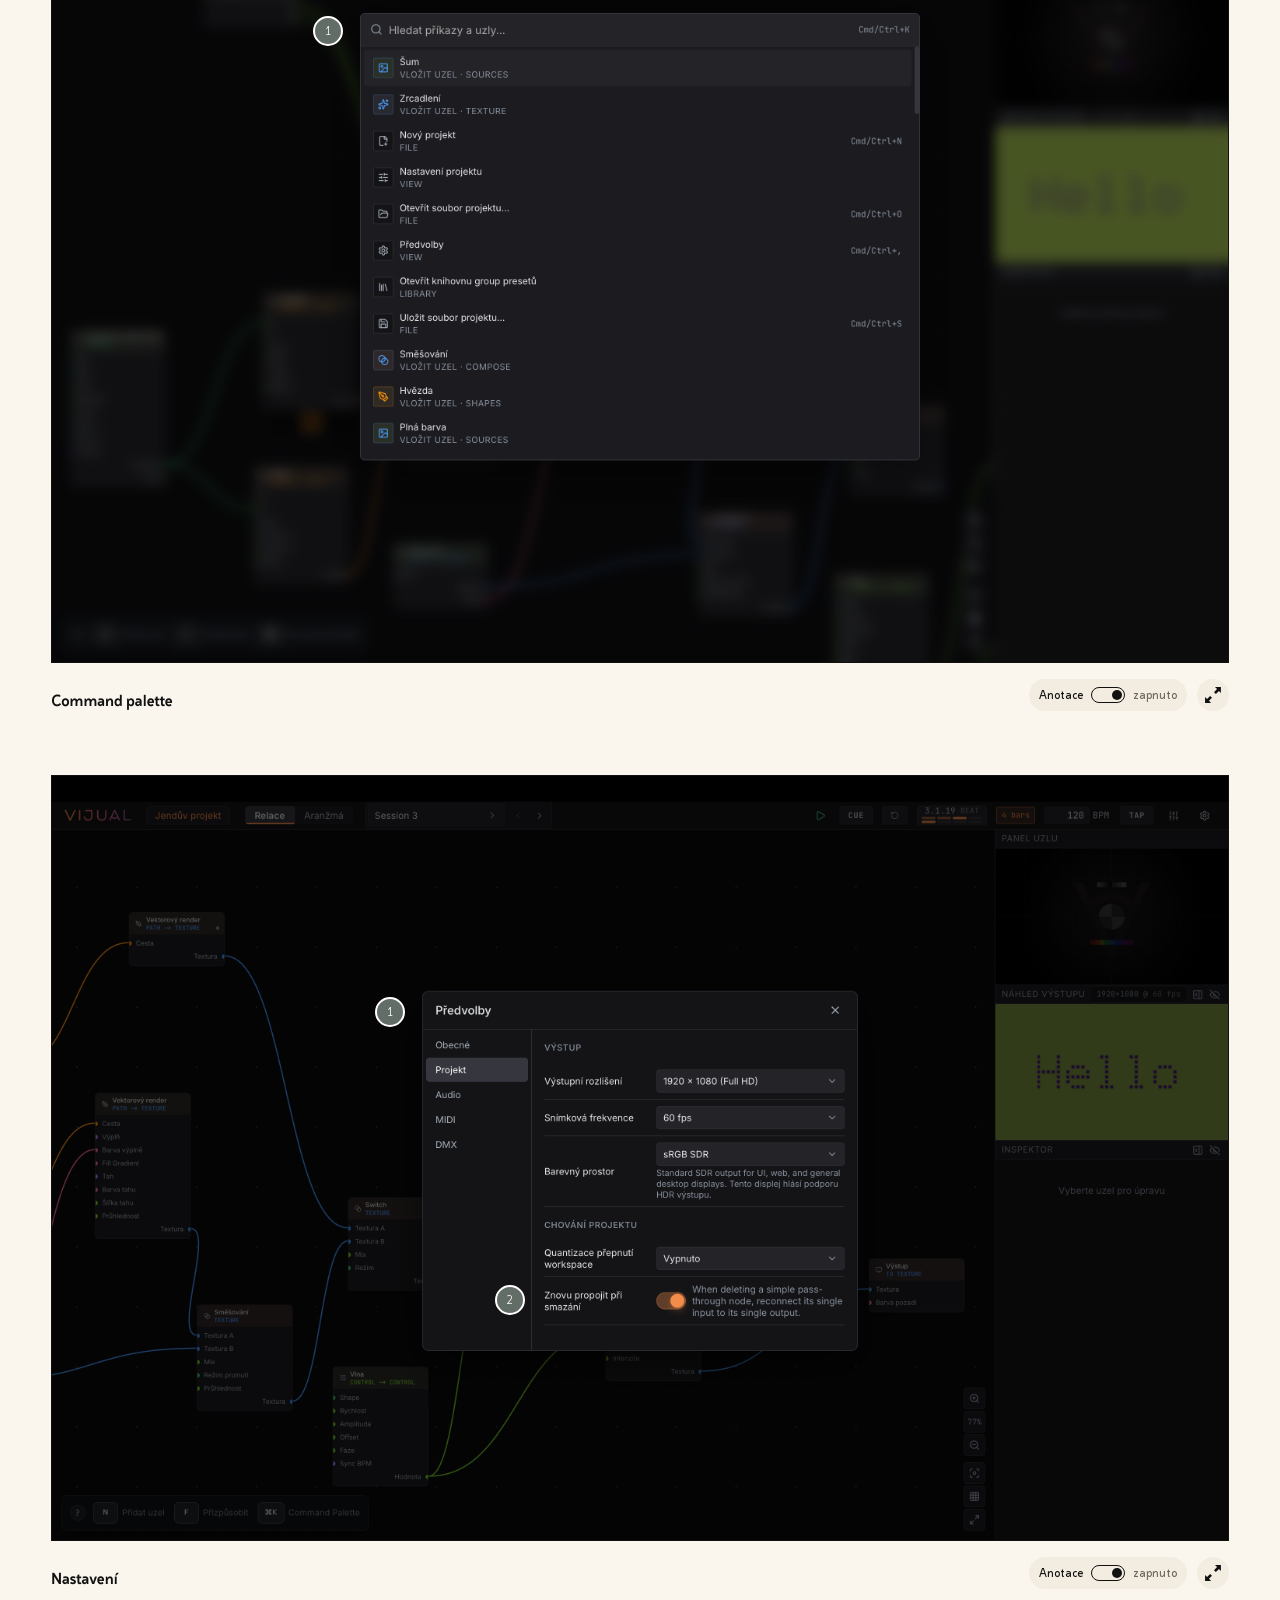
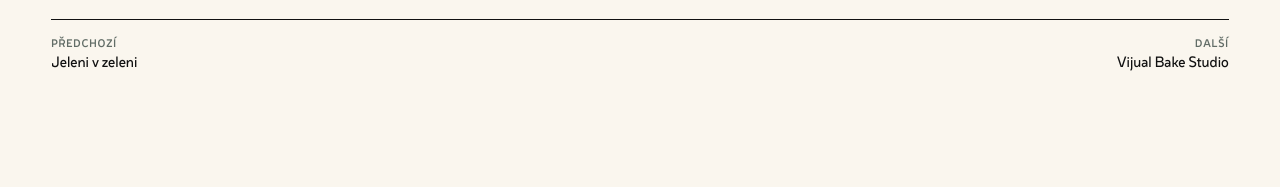
==== commit 847a7b14: "Update" ====
--- a/index.html
+++ b/index.html
@@ -44,6 +44,6 @@
     </main>
 
     <script src="projects.js?v=20260710-json"></script>
-    <script src="app.js?v=20260710-loupe"></script>
+    <script src="app.js?v=20260713-annotation-scroll"></script>
   </body>
 </html>
--- a/styles.css
+++ b/styles.css
@@ -287,6 +287,26 @@
   font-weight: 300;
 }
 
+.case-links {
+  display: flex;
+  flex-wrap: wrap;
+  gap: 8px 18px;
+  margin-top: 2px;
+}
+
+.case-links a {
+  color: var(--accent-dark);
+  font-size: 14px;
+  font-weight: 520;
+  line-height: 1.25;
+  text-decoration-thickness: 1px;
+  text-underline-offset: 0.22em;
+}
+
+.case-links a:hover {
+  color: var(--text);
+}
+
 .screen-stack {
   display: grid;
   gap: clamp(30px, 5vw, 64px);
@@ -715,24 +735,6 @@
   user-select: none;
 }
 
-.lightbox.is-zoomed .lightbox-figure::after {
-  content: "";
-  position: sticky;
-  right: 14px;
-  bottom: 14px;
-  z-index: 120;
-  display: block;
-  width: 32px;
-  height: 32px;
-  margin: -46px 14px 14px auto;
-  color: var(--accent-dark);
-  background-color: var(--background);
-  background-image: url("data:image/svg+xml,%3Csvg xmlns='http://www.w3.org/2000/svg' width='32' height='32' viewBox='0 0 16 16'%3E%3Cpath fill='%23525B56' fill-rule='evenodd' d='M7.946 9.976c1.075 0 2.044-.89 2.044-1.988S9.02 6 7.946 6S6 6.89 6 7.988s.871 1.988 1.946 1.988M5.21 3.984c-.198-.229-.236-.68-.034-.914L7.55.136a.466.466 0 0 1 .729-.005l2.537 2.951c.202.229.202.67 0 .902zm5.61 8.057a.47.47 0 0 1 0 .688l-2.506 3.104a.59.59 0 0 1-.725 0l-2.365-3.104a.467.467 0 0 1 0-.686l5.597-.002zm2.11-6.773l2.934 2.306a.5.5 0 0 1 .006.76l-2.948 2.411c-.228.207-.654.211-.886 0V5.262s.661-.204.894.006m-8.917 5.521c-.23.209-.688.207-.917 0L.164 8.33a.502.502 0 0 1 .004-.76l2.908-2.357c.229-.207.707-.209.937 0z'/%3E%3C/svg%3E");
-  background-repeat: no-repeat;
-  background-position: center;
-  pointer-events: none;
-}
-
 .lightbox.is-zoomed .lightbox-figure.is-panning {
   cursor: grabbing;
 }
@@ -775,6 +777,8 @@
   width: min(180vw, 2200px);
   max-width: none;
   max-height: none;
+  user-select: none;
+  -webkit-user-drag: none;
 }
 
 .lightbox .screen-placeholder {
